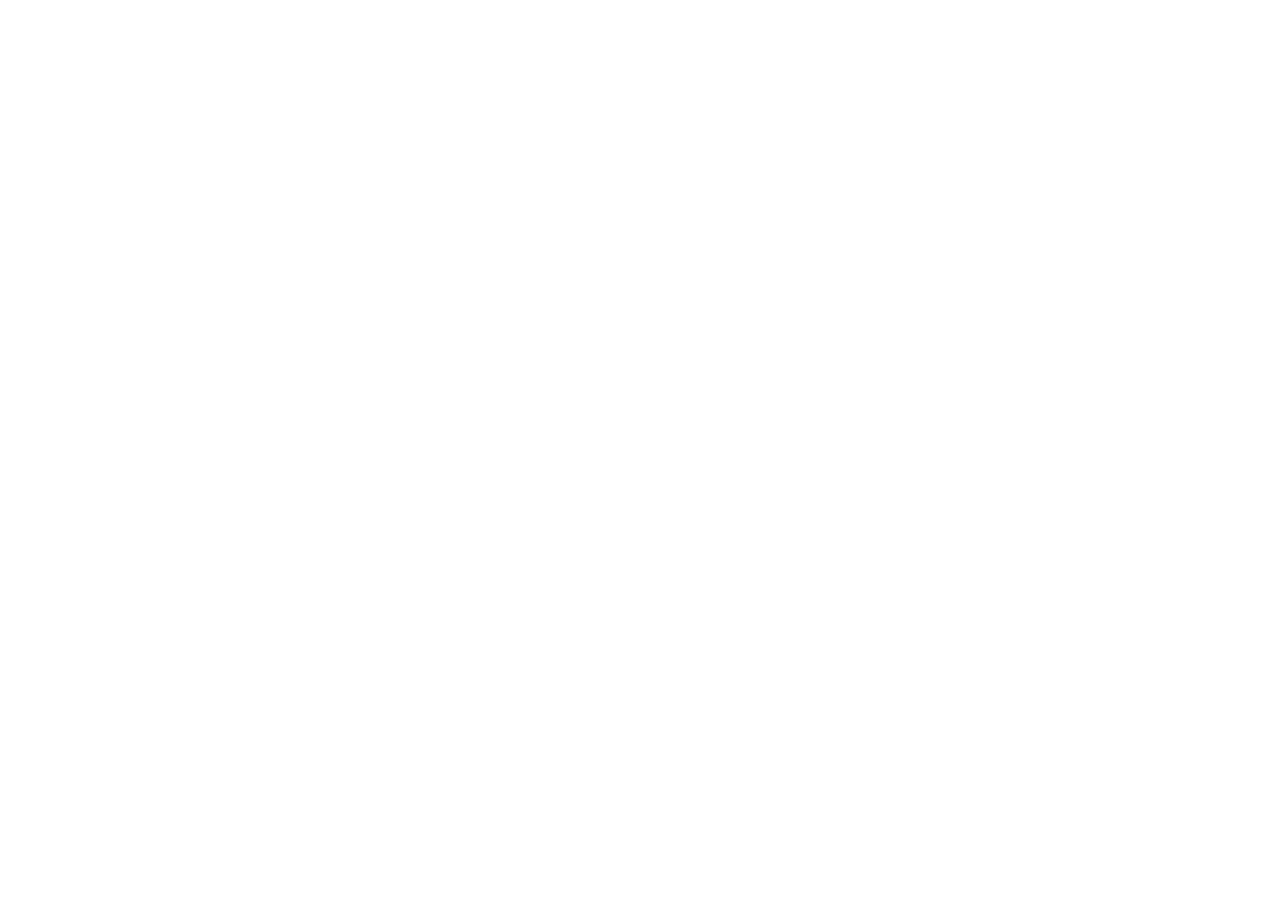
==== app.html @ 96d301c0 "mosquito game begining" ====
<!DOCTYPE html>
<html lang="pt-br">
<head>
  <meta charset="UTF-8">
  <meta name="viewport" content="width=device-width, initial-scale=1.0">
  <title>Mata mosquito</title>
  <link rel="stylesheet" href="style.css">
  <script src="jogo.js">

  </script>
</head>
<body onresize="ajustaTamanhoPalcoJogo()">

    <img src="../app_mata_mosquito/" alt="">

</body>
</html>
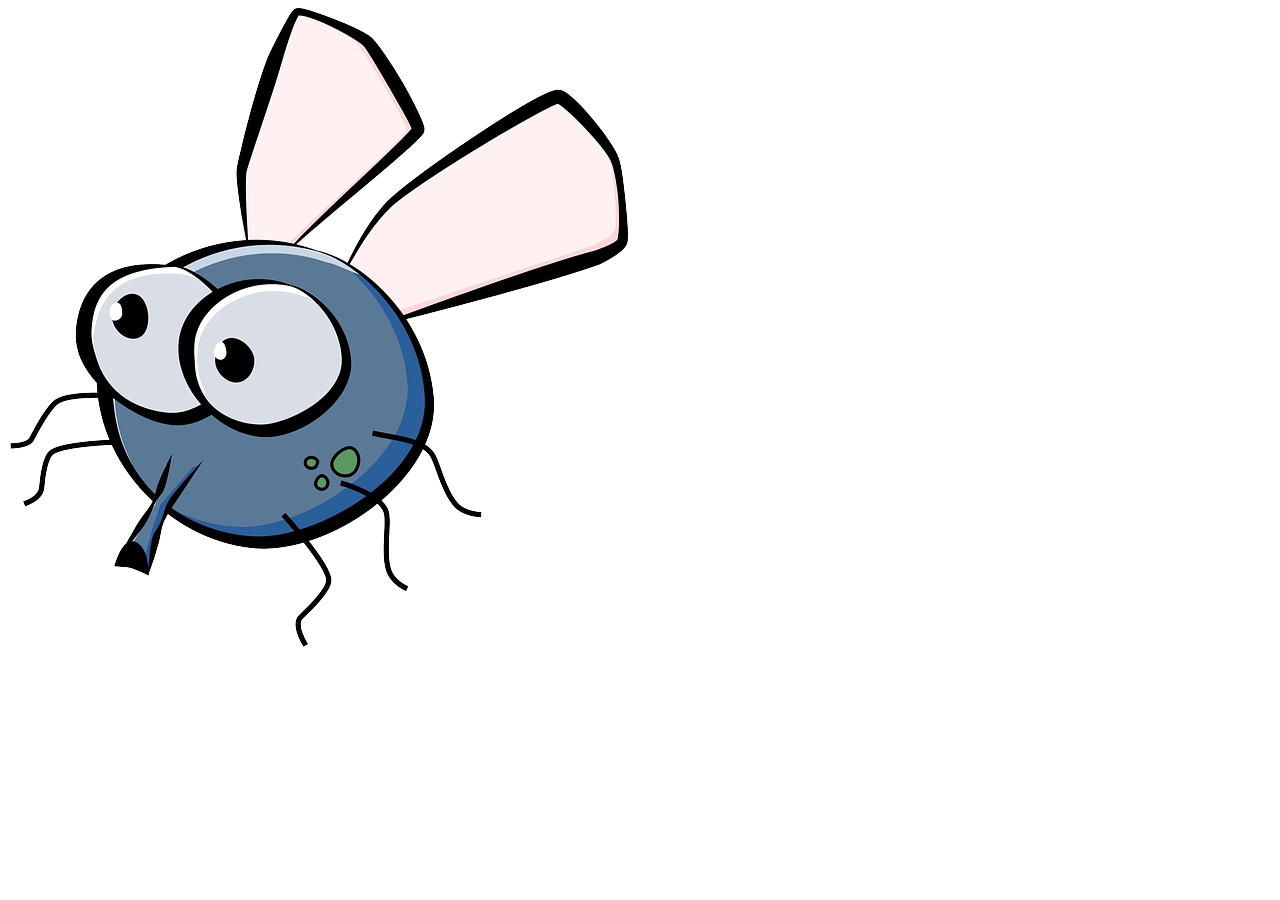
==== commit ae5618a9: "arrumando as pastas" ====
--- a/app.html
+++ b/app.html
@@ -11,7 +11,7 @@
 </head>
 <body onresize="ajustaTamanhoPalcoJogo()">
 
-    <img src="../app_mata_mosquito/" alt="">
+    <img src="./imagens/imagens/mosca.png" alt="">
 
 </body>
 </html>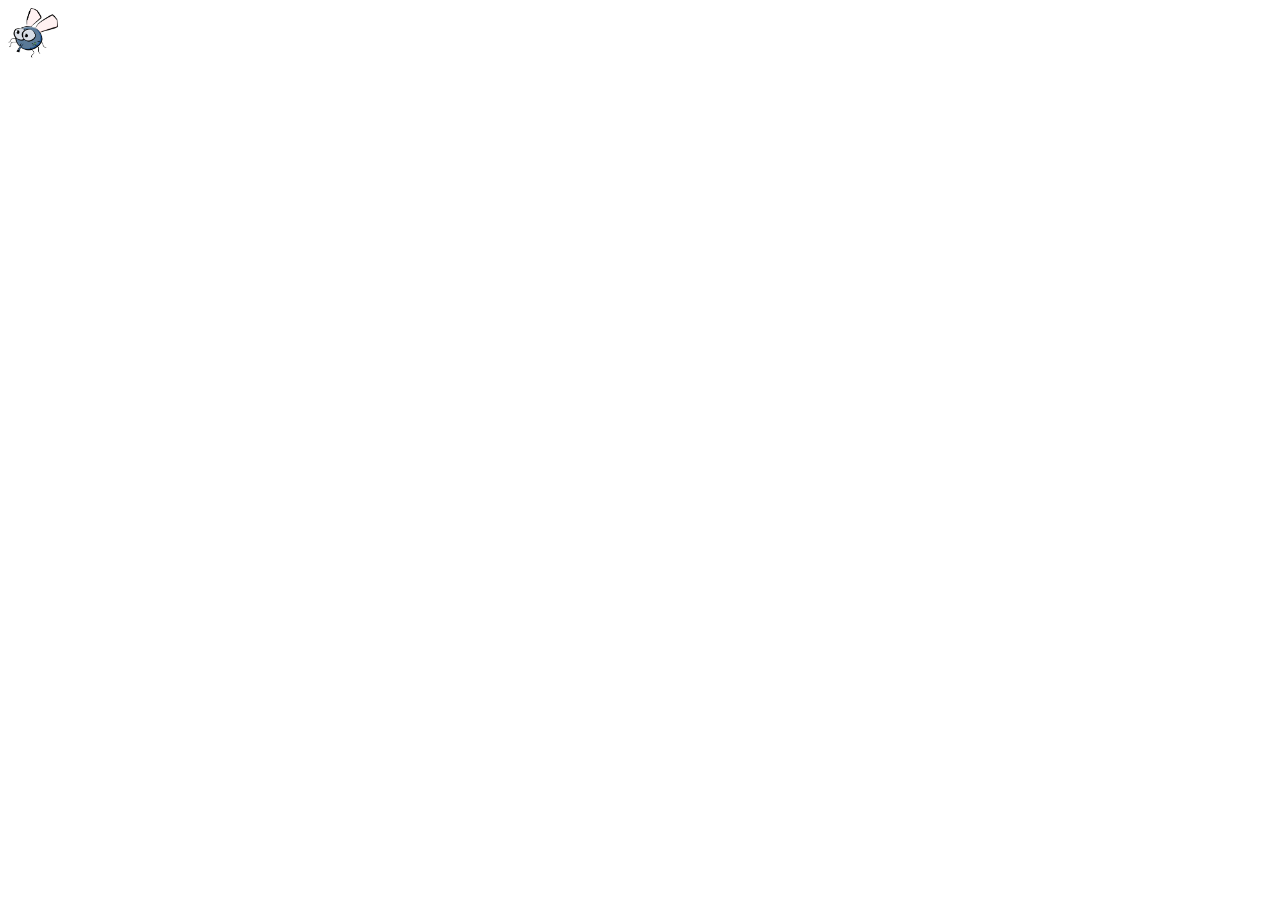
==== commit 3ad3c3aa: "adicionando mosquito" ====
--- a/app.html
+++ b/app.html
@@ -8,10 +8,10 @@
   <script src="jogo.js">
 
   </script>
-</head>
-<body onresize="ajustaTamanhoPalcoJogo()">
+</head>     
+<body onresize="ajustaTamanhoPalcoJogo()">  
 
-    <img src="./imagens/imagens/mosca.png" alt="">
+    <img src="./imagens/imagens/mosca.png" class="mosquito1">
 
 </body>
 </html>--- a/style.css
+++ b/style.css
@@ -0,0 +1,5 @@
+.mosquito1{
+    width: 50px;
+    height: 50px;
+    
+}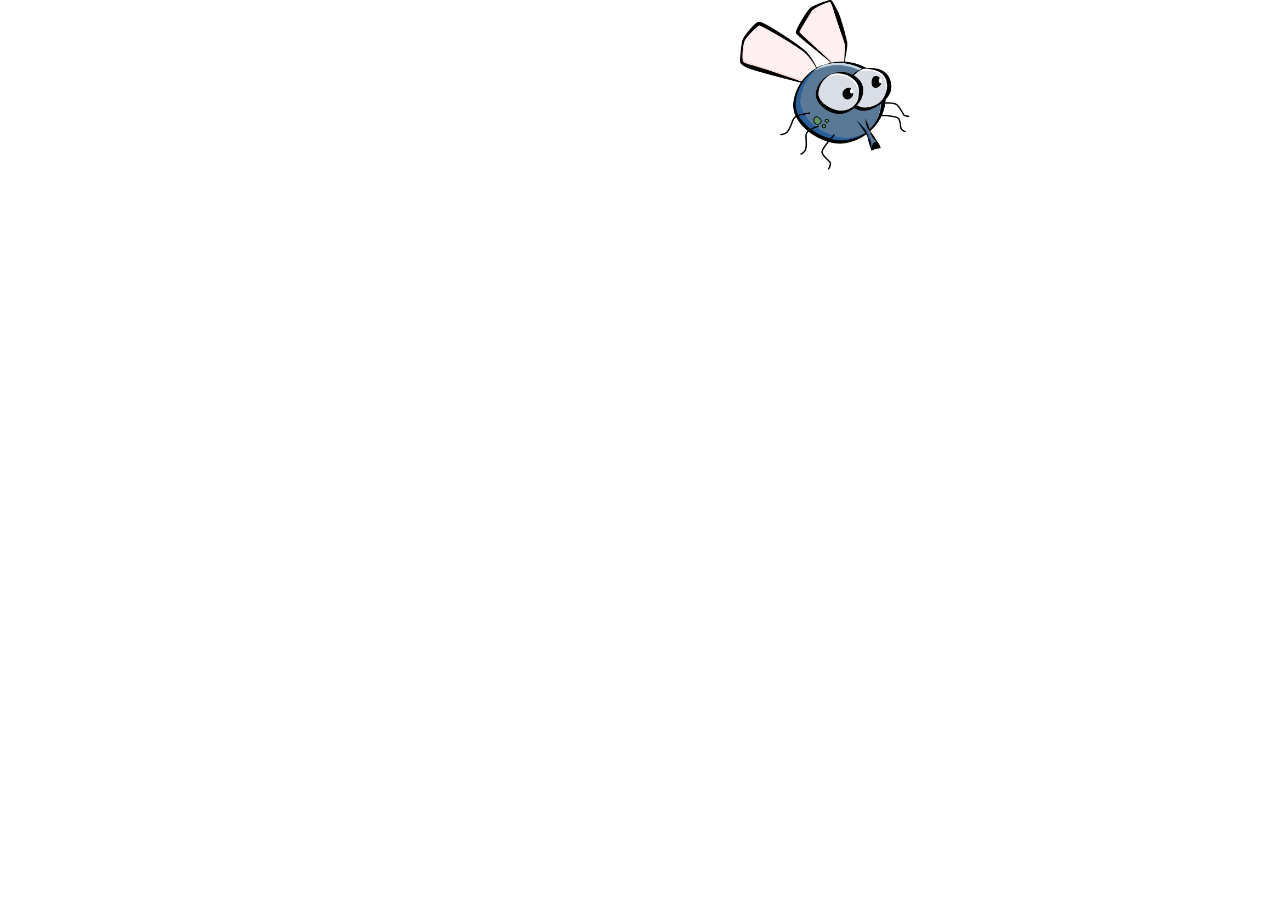
==== commit 17b94422: "att" ====
--- a/app.html
+++ b/app.html
@@ -11,7 +11,9 @@
 </head>     
 <body onresize="ajustaTamanhoPalcoJogo()">  
 
-    <img src="./imagens/imagens/mosca.png" class="mosquito1">
-
+    
+    <script>
+      posicaoRandomica()
+    </script>
 </body>
 </html>--- a/style.css
+++ b/style.css
@@ -2,4 +2,23 @@
     width: 50px;
     height: 50px;
     
+}
+.mosquito2{
+    width: 100px;
+    height: 100px;
+    
+}
+
+.mosquito3{
+    width: 170px;
+    height: 170px;
+    
+}
+
+.lado_a {
+    transform: scaleX(1)
+}
+
+.lado_b {
+    transform: scaleX(-1)
 }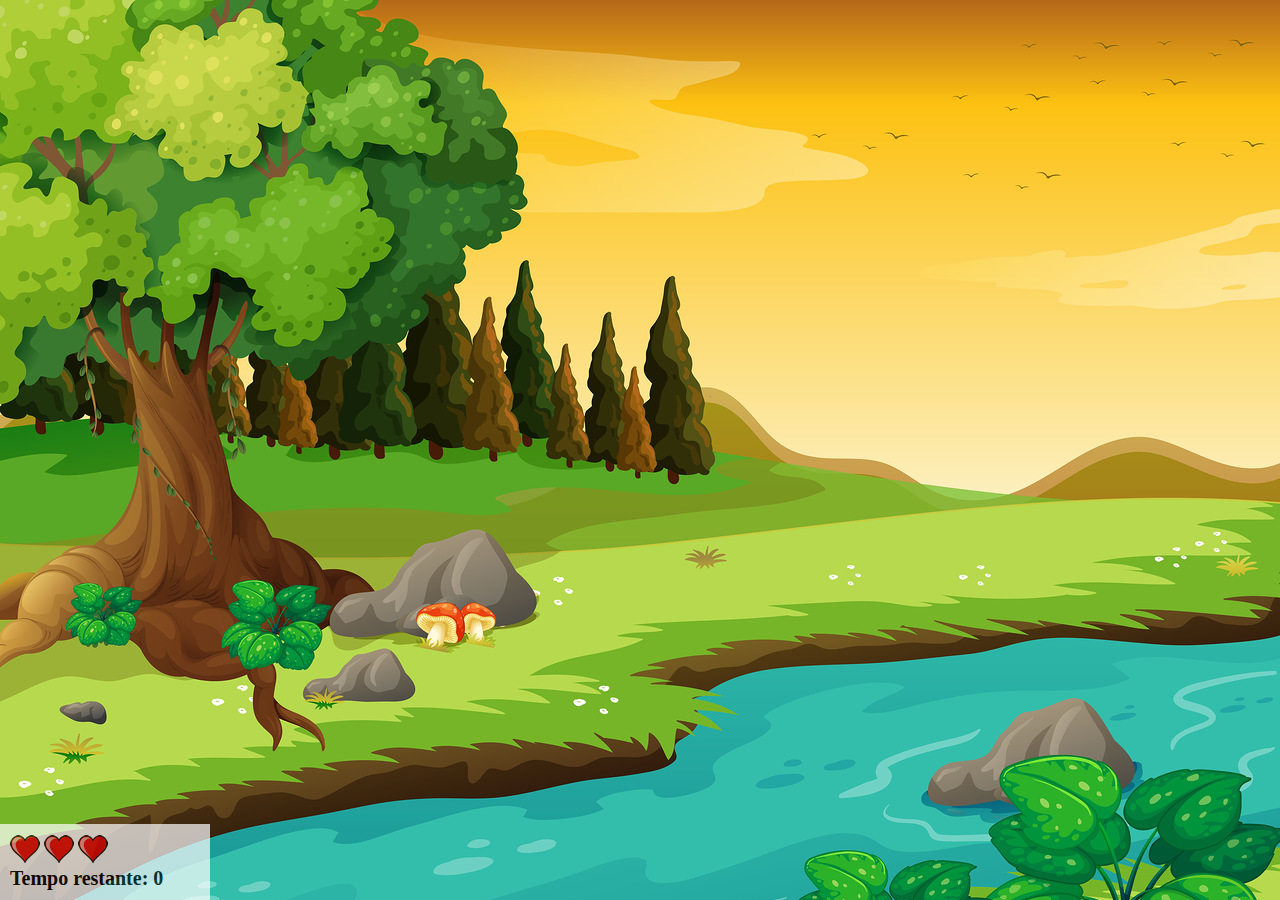
==== commit aa98a06d: "almost finished" ====
--- a/app.html
+++ b/app.html
@@ -11,9 +11,28 @@
 </head>     
 <body onresize="ajustaTamanhoPalcoJogo()">  
 
+    <div class="painel">
+      <div class="vidas">
+        <img id="v1" src="imagens/imagens/coracao_cheio.png">
+        <img id="v2" src="imagens/imagens/coracao_cheio.png">
+        <img id="v3" src="imagens/imagens/coracao_cheio.png">
+
+        
+      </div>
+      <div class="cronometro">
+        Tempo restante: <span id="cronometro">
+
+        </span>
+      </div>
+    </div>
+
     
     <script>
-      posicaoRandomica()
+      document.getElementById('cronometro').innerHTML = tempo
+
+      setInterval(function() {
+        posicaoRandomica() 
+      }, 1000)                    // automatizando aparecimento do mosquito      
     </script>
 </body>
 </html>--- a/style.css
+++ b/style.css
@@ -1,18 +1,25 @@
-.mosquito1{
+body {
+    background-image: url(/imagens/imagens/bg.jpg);
+    background-repeat: no-repeat;
+    background-size: 100%;
+}
+
+.mosquito1 {
     width: 50px;
     height: 50px;
-    
+
 }
-.mosquito2{
+
+.mosquito2 {
     width: 100px;
     height: 100px;
-    
+
 }
 
-.mosquito3{
+.mosquito3 {
     width: 170px;
     height: 170px;
-    
+
 }
 
 .lado_a {
@@ -21,4 +28,26 @@
 
 .lado_b {
     transform: scaleX(-1)
+}
+
+.painel {
+    position: absolute;
+    width: 190px;
+    padding: 10px;
+    left: 0px;
+    bottom: 0px;
+    border-top: solid 1px #fff;
+    background-color: #fff;
+    opacity: 0.7;
+}
+
+.vidas {
+    float: left;
+
+}
+
+.cronometro {
+    float: left;
+    font-size: 20px;
+    font-weight: bold;
 }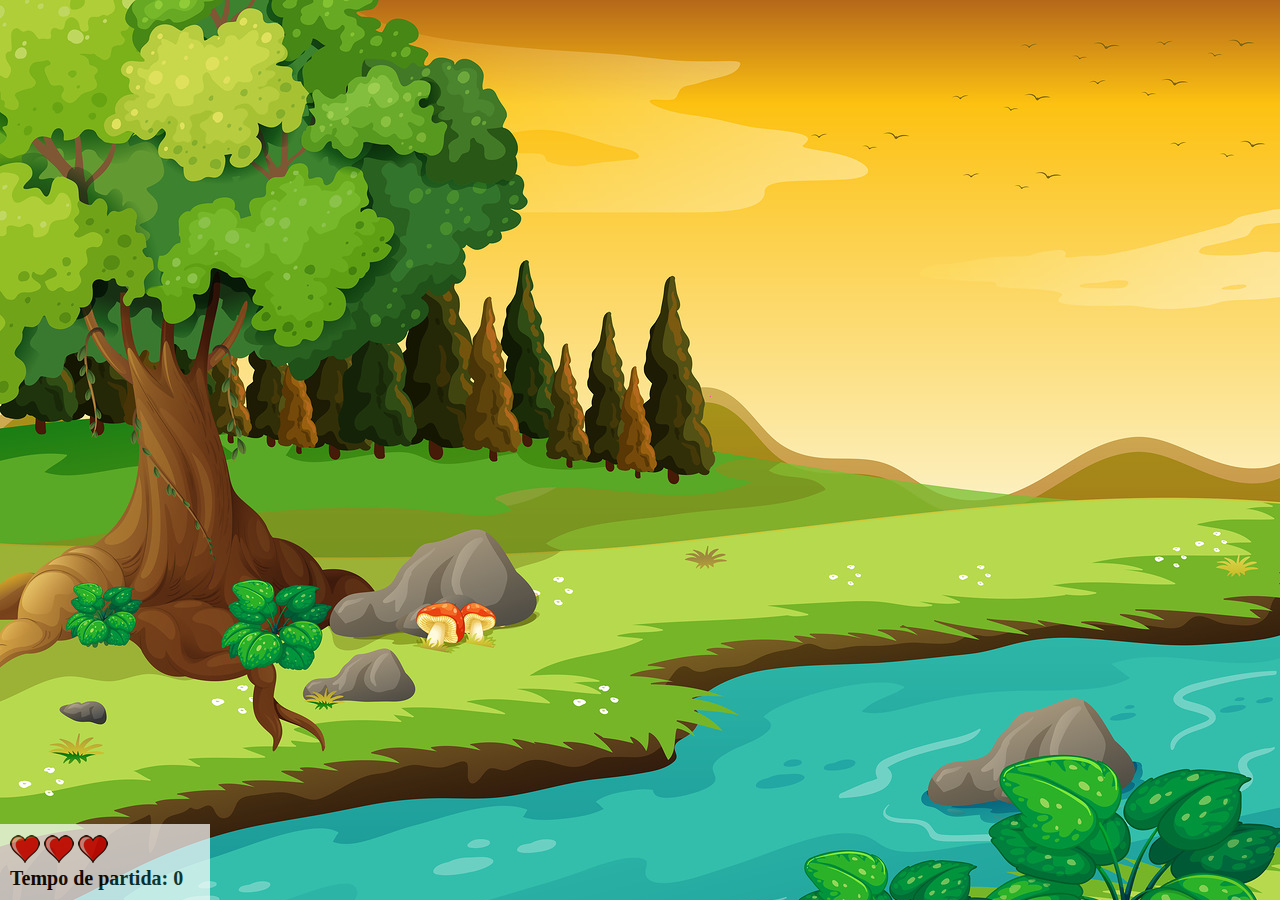
==== commit 2bb88466: "finished game levels" ====
--- a/app.html
+++ b/app.html
@@ -5,9 +5,7 @@
   <meta name="viewport" content="width=device-width, initial-scale=1.0">
   <title>Mata mosquito</title>
   <link rel="stylesheet" href="style.css">
-  <script src="jogo.js">
-
-  </script>
+  <script src="jogo.js"></script>
 </head>     
 <body onresize="ajustaTamanhoPalcoJogo()">  
 
@@ -20,9 +18,7 @@
         
       </div>
       <div class="cronometro">
-        Tempo restante: <span id="cronometro">
-
-        </span>
+        Tempo de partida: <span id="cronometro"></span>
       </div>
     </div>
 
@@ -32,7 +28,7 @@
 
       setInterval(function() {
         posicaoRandomica() 
-      }, 1000)                    // automatizando aparecimento do mosquito      
+      }, criamosquitoTempo )                    // automatizando aparecimento do mosquito      
     </script>
 </body>
 </html>--- a/style.css
+++ b/style.css
@@ -50,4 +50,5 @@
     float: left;
     font-size: 20px;
     font-weight: bold;
-}+}
+
